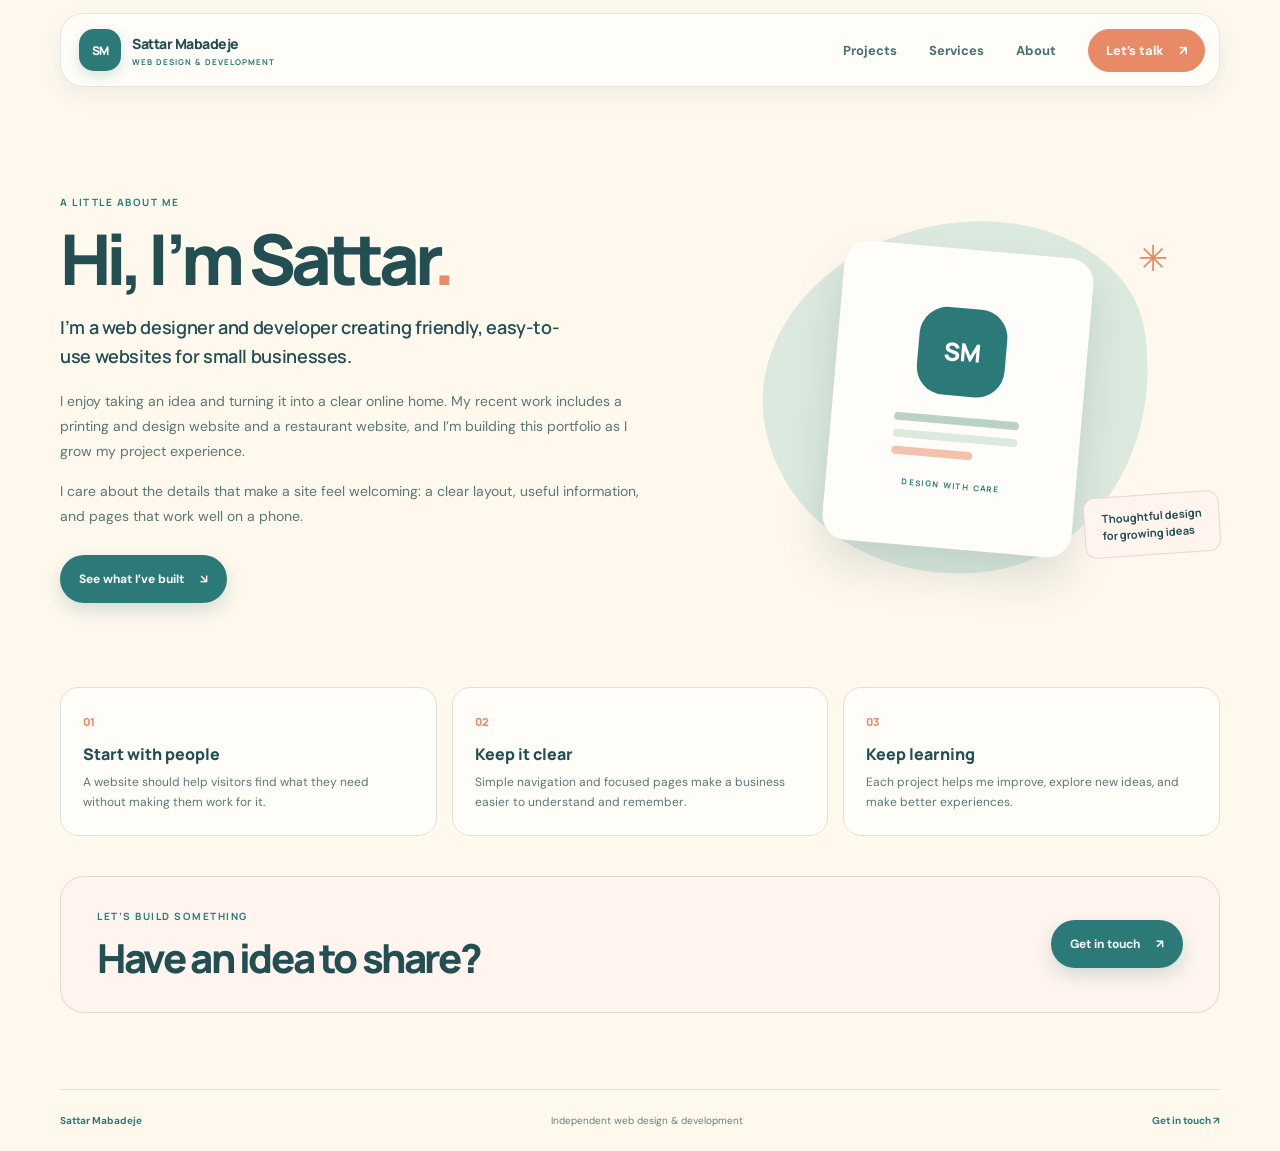
==== ABOUT.HTML @ c5e8b19d "Build web design portfolio site" ====
<!doctype html>
<html lang="en">
<head>
  <meta charset="UTF-8" /><meta name="viewport" content="width=device-width, initial-scale=1.0" /><meta name="theme-color" content="#fff8ed" />
  <meta name="description" content="Meet Sattar Mabadeje, an independent web designer and developer creating websites for small businesses." /><title>About | Sattar Mabadeje</title>
  <link rel="stylesheet" href="HOME.CSS" /><link rel="stylesheet" href="ABOUT.CSS" /><script src="HOME.JS" defer></script><script src="ABOUT.JS" defer></script>
</head>
<body><a class="skip-link" href="#main">Skip to content</a>
  <header class="site-header"><nav class="nav-shell" aria-label="Main navigation">
    <a class="brand" href="HOME.HTML" aria-label="Sattar Mabadeje home"><span class="brand-mark" aria-hidden="true">SM</span><span class="brand-copy"><strong>Sattar Mabadeje</strong><small>WEB DESIGN &amp; DEVELOPMENT</small></span></a>
    <button class="nav-toggle" type="button" aria-label="Open menu" aria-expanded="false" aria-controls="main-navigation"><span></span><span></span></button>
    <div class="nav-links" id="main-navigation"><a href="PROJECT.HTML">Projects</a><a href="SERVICE.HTML">Services</a><a href="ABOUT.HTML" aria-current="page">About</a><a class="nav-cta" href="CONTACT.HTML">Let’s talk <span aria-hidden="true">↗</span></a></div>
  </nav></header>
  <main id="main" class="page-shell inner-page">
    <section class="about-hero"><div class="about-copy"><p class="eyebrow">A LITTLE ABOUT ME</p><h1>Hi, I’m Sattar<span>.</span></h1><p class="about-lead">I’m a web designer and developer creating friendly, easy-to-use websites for small businesses.</p><p>I enjoy taking an idea and turning it into a clear online home. My recent work includes a printing and design website and a restaurant website, and I’m building this portfolio as I grow my project experience.</p><p>I care about the details that make a site feel welcoming: a clear layout, useful information, and pages that work well on a phone.</p><a class="button button-primary" href="PROJECT.HTML">See what I’ve built <span aria-hidden="true">↘</span></a></div><div class="about-art" aria-label="A colorful abstract design"><div class="art-blob"></div><div class="art-card"><span class="art-mark">SM</span><span class="art-lines"><i></i><i></i><i></i></span><span class="art-label">DESIGN WITH CARE</span></div><span class="art-sparkle" aria-hidden="true">✳</span><span class="art-caption">Thoughtful design<br />for growing ideas</span></div></section>
    <section class="values-grid" aria-label="My approach"><article><span>01</span><h2>Start with people</h2><p>A website should help visitors find what they need without making them work for it.</p></article><article><span>02</span><h2>Keep it clear</h2><p>Simple navigation and focused pages make a business easier to understand and remember.</p></article><article><span>03</span><h2>Keep learning</h2><p>Each project helps me improve, explore new ideas, and make better experiences.</p></article></section>
    <section class="page-cta"><div><p class="eyebrow">LET’S BUILD SOMETHING</p><h2>Have an idea to share?</h2></div><a class="button button-primary" href="CONTACT.HTML">Get in touch <span aria-hidden="true">↗</span></a></section>
  </main>
  <footer class="preview-footer page-shell"><a href="HOME.HTML">Sattar Mabadeje</a><span>Independent web design &amp; development</span><a href="CONTACT.HTML">Get in touch ↗</a></footer>
</body>
</html>
---- HOME.CSS ----
@import url("https://fonts.googleapis.com/css2?family=DM+Sans:wght@400;500;600;700&family=Manrope:wght@400;500;600;700;800&display=swap");

:root {
  --cream: #fff8ed;
  --paper: #fffdf8;
  --teal: #2b7a78;
  --deep-teal: #234e52;
  --coral: #e98a67;
  --coral-light: #f7d5c4;
  --sage: #dce9df;
  --sage-light: #eff5ee;
  --muted: #5a7777;
  --line: #d7e4dc;
  --sans: "DM Sans", Arial, sans-serif;
  --display: "Manrope", Arial, sans-serif;
}
* { box-sizing: border-box; }
html { scroll-behavior: smooth; }
body { margin: 0; background: var(--cream); color: var(--deep-teal); font-family: var(--sans); -webkit-font-smoothing: antialiased; }
a { color: inherit; text-decoration: none; }
button { color: inherit; font: inherit; }
img { display: block; max-width: 100%; }
.page-shell, .nav-shell { width: min(1160px, calc(100% - 48px)); margin-inline: auto; }
.skip-link { position: absolute; z-index: 20; top: -50px; left: 15px; padding: 10px 14px; border-radius: 8px; background: var(--deep-teal); color: white; }
.skip-link:focus { top: 12px; }
.site-header { position: sticky; z-index: 10; top: 0; padding-top: 13px; background: rgba(255,248,237,.9); backdrop-filter: blur(14px); }
.nav-shell { min-height: 74px; display: flex; align-items: center; justify-content: space-between; gap: 20px; padding: 0 14px 0 18px; border: 1px solid rgba(43,122,120,.15); border-radius: 23px; background: rgba(255,253,248,.92); box-shadow: 0 8px 25px rgba(35,78,82,.07); }
.brand { display: inline-flex; align-items: center; gap: 11px; }
.brand-mark { width: 42px; height: 42px; display: grid; place-items: center; border-radius: 15px; background: var(--teal); color: white; font: 800 12px var(--display); letter-spacing: -.05em; box-shadow: 0 5px 13px rgba(43,122,120,.2); }
.brand-copy { display: grid; gap: 3px; }
.brand-copy strong { color: var(--deep-teal); font: 800 14px var(--display); letter-spacing: -.035em; }
.brand-copy small { color: var(--teal); font: 700 8px var(--display); letter-spacing: .13em; }
.nav-links { display: flex; align-items: center; gap: 32px; color: #47706f; font-size: 13px; font-weight: 700; }
.nav-links > a:not(.nav-cta) { transition: color .2s ease; }
.nav-links > a:not(.nav-cta):hover { color: var(--coral); }
.nav-cta { display: inline-flex; align-items: center; gap: 15px; padding: 12px 17px; border: 1px solid var(--coral); border-radius: 99px; background: var(--coral); color: white; transition: transform .2s ease, background .2s ease; }
.nav-cta:hover { transform: translateY(-2px); background: #d77856; }
.nav-toggle { display: none; }

.hero { min-height: 650px; display: grid; grid-template-columns: 1.02fr .98fr; align-items: center; gap: 34px; padding-block: 43px 57px; }
.hero-copy { position: relative; z-index: 2; max-width: 620px; animation: rise-in .65s ease both; }
.hero-kicker { width: fit-content; display: flex; align-items: center; gap: 7px; margin: 0 0 21px; padding: 9px 13px; border: 1px solid #dce9df; border-radius: 99px; background: var(--sage-light); color: var(--teal); font: 700 9px/1.4 var(--display); letter-spacing: .09em; }
.hero-kicker i { color: var(--coral); font-style: normal; }
.availability-dot { width: 7px; height: 7px; flex: 0 0 7px; border-radius: 50%; background: #78a98a; box-shadow: 0 0 0 4px rgba(120,169,138,.15); }
.hero h1 { max-width: 620px; margin: 0; color: var(--deep-teal); font: 800 clamp(45px, 6vw, 73px)/1.01 var(--display); letter-spacing: -.08em; }
.hero h1 em { color: var(--coral); font: italic 600 1em/1.05 Georgia, serif; letter-spacing: -.065em; }
.hero-description { max-width: 445px; margin: 22px 0 0; color: var(--muted); font-size: 15px; line-height: 1.8; }
.hero-actions { display: flex; flex-wrap: wrap; align-items: center; gap: 13px; margin-top: 28px; }
.button { min-height: 48px; display: inline-flex; align-items: center; justify-content: center; gap: 16px; padding: 0 18px; border: 1px solid transparent; border-radius: 99px; font-size: 12px; font-weight: 700; transition: transform .2s ease, box-shadow .2s ease, background .2s ease; }
.button:hover { transform: translateY(-2px); }
.button-primary { background: var(--teal); color: white; box-shadow: 0 8px 18px rgba(43,122,120,.2); }
.button-primary:hover { background: #246967; box-shadow: 0 11px 22px rgba(43,122,120,.23); }
.button-secondary { border-color: #e9bba7; background: #fffdf8; color: var(--deep-teal); }
.button-secondary:hover { border-color: var(--coral); background: #fff4ee; }
.hero-points { display: flex; flex-wrap: wrap; gap: 17px; margin-top: 39px; color: #557474; font-size: 10px; font-weight: 600; }
.hero-points span { display: inline-flex; align-items: center; gap: 6px; }
.hero-points b { color: var(--coral); font-size: 13px; }

.hero-visual { min-height: 480px; position: relative; display: grid; place-items: center; isolation: isolate; animation: rise-in .8s .1s ease both; }
.shape { position: absolute; z-index: -1; border-radius: 50%; }
.shape-sage { width: 400px; height: 385px; background: var(--sage); transform: rotate(-12deg); border-radius: 47% 53% 62% 38% / 42% 40% 60% 58%; }
.shape-coral { width: 105px; height: 105px; top: 8%; right: 7%; background: var(--coral-light); }
.shape-blue { width: 48px; height: 48px; bottom: 7%; left: 5%; background: #d2e9eb; }
.orbit { position: absolute; z-index: -1; border: 1px solid rgba(43,122,120,.2); border-radius: 50%; }
.orbit-large { width: 430px; height: 430px; }
.orbit-small { width: 335px; height: 335px; border-style: dashed; }
.project-preview { position: absolute; width: 255px; margin: 0; overflow: hidden; border: 7px solid var(--paper); border-radius: 18px; background: white; box-shadow: 0 23px 48px rgba(35,78,82,.18); transition: transform .3s ease; }
.project-preview:hover { z-index: 3; }
.print-preview { height: 305px; top: 38px; left: 3%; transform: rotate(-7deg); animation: float-left 6s ease-in-out infinite; }
.print-preview:hover { transform: rotate(-2deg) translateY(-6px); }
.restaurant-preview { width: 286px; height: 350px; right: 1%; bottom: 12px; transform: rotate(5deg); animation: float-right 6s .4s ease-in-out infinite; }
.restaurant-preview:hover { transform: rotate(1deg) translateY(-6px); }
.project-preview > img { width: 100%; height: 100%; object-fit: cover; object-position: top; }
.project-preview figcaption { position: absolute; right: 8px; bottom: 8px; left: 8px; display: flex; align-items: center; gap: 8px; padding: 10px; border: 1px solid rgba(43,122,120,.1); border-radius: 10px; background: rgba(255,253,248,.97); color: var(--deep-teal); box-shadow: 0 4px 13px rgba(35,78,82,.08); }
.project-preview figcaption > span:last-child { display: grid; gap: 3px; }
.project-preview figcaption small { color: var(--teal); font: 700 7px var(--display); letter-spacing: .1em; }
.project-preview figcaption strong { font: 800 10px var(--display); }
.caption-dot { width: 8px; height: 8px; flex: 0 0 8px; border-radius: 50%; }
.print-dot { background: #25a4c6; }.restaurant-dot { background: #e5a843; }
.project-count { position: absolute; z-index: 2; top: 43%; left: -2%; width: 80px; height: 80px; display: grid; align-content: center; justify-items: center; border: 5px solid var(--cream); border-radius: 50%; background: var(--coral); color: white; box-shadow: 0 8px 18px rgba(233,138,103,.24); transform: rotate(-10deg); }
.project-count strong { font: 800 19px/1 var(--display); }
.project-count span { margin-top: 4px; font: 700 6px/1.25 var(--display); letter-spacing: .07em; text-align: center; }
.sparkle { position: absolute; color: var(--coral); }
.sparkle-one { top: 6%; right: 18%; font-size: 32px; }.sparkle-two { bottom: 9%; left: 19%; color: var(--teal); font-size: 22px; }
.preview-footer { min-height: 62px; display: flex; align-items: center; justify-content: space-between; gap: 12px; border-top: 1px solid var(--line); color: #66807f; font-size: 10px; }
.featured-work { padding-block: 42px 72px; }
.featured-heading { display: flex; align-items: end; justify-content: space-between; gap: 20px; margin-bottom: 22px; }
.featured-heading .eyebrow { margin-bottom: 9px; }
.featured-heading h2 { margin: 0; color: var(--deep-teal); font: 800 clamp(30px, 4vw, 43px)/1.05 var(--display); letter-spacing: -.06em; }
.featured-heading h2 span { color: var(--coral); }
.text-link, .featured-actions a { display: inline-flex; align-items: center; gap: 9px; color: var(--teal); font-size: 11px; font-weight: 700; }
.text-link:hover, .featured-actions a:hover { color: #c87050; }
.featured-grid { display: grid; grid-template-columns: repeat(2, minmax(0, 1fr)); gap: 20px; }
.featured-card { overflow: hidden; border: 1px solid var(--line); border-radius: 20px; background: var(--paper); box-shadow: 0 12px 28px rgba(35,78,82,.06); }
.featured-image { height: 265px; position: relative; display: block; overflow: hidden; background: var(--sage); }
.featured-image img { width: 100%; height: 100%; object-fit: cover; object-position: top; transition: transform .4s ease; }
.featured-image:hover img { transform: scale(1.035); }
.featured-arrow { position: absolute; top: 13px; right: 13px; width: 36px; height: 36px; display: grid; place-items: center; border-radius: 50%; background: var(--paper); color: var(--teal); }
.featured-meta { display: flex; align-items: center; justify-content: space-between; gap: 12px; padding: 18px 20px; }
.featured-actions { display: grid; justify-items: end; gap: 8px; }
.featured-meta .eyebrow { margin-bottom: 6px; font-size: 8px; }
.featured-meta h3 { margin: 0; color: var(--deep-teal); font: 800 16px var(--display); letter-spacing: -.03em; }

@keyframes rise-in { from { opacity: 0; transform: translateY(14px); } to { opacity: 1; transform: translateY(0); } }
@keyframes float-left { 0%,100% { margin-top: 0; } 50% { margin-top: -9px; } }
@keyframes float-right { 0%,100% { margin-bottom: 0; } 50% { margin-bottom: 9px; } }

@media (max-width: 900px) {
  .hero { min-height: 590px; grid-template-columns: 1fr .9fr; gap: 10px; }
  .hero-visual { transform: scale(.9); }
  .print-preview { width: 210px; height: 265px; }
  .restaurant-preview { width: 240px; height: 300px; }
  .shape-sage { width: 340px; height: 330px; }
  .orbit-large { width: 375px; height: 375px; }
  .orbit-small { width: 290px; height: 290px; }
}
@media (max-width: 680px) {
  .page-shell, .nav-shell { width: calc(100% - 32px); }
  .site-header { padding-top: 9px; }
  .nav-shell { min-height: 65px; padding-inline: 11px; border-radius: 19px; }
  .brand-mark { width: 38px; height: 38px; border-radius: 13px; }
  .brand-copy strong { font-size: 12px; }.brand-copy small { font-size: 7px; }
  .nav-toggle { width: 39px; height: 39px; display: grid; align-content: center; justify-items: center; gap: 5px; border: 1px solid var(--line); border-radius: 50%; background: var(--paper); cursor: pointer; }
  .nav-toggle span { width: 15px; height: 2px; border-radius: 2px; background: var(--teal); transition: transform .2s ease; }
  .nav-toggle[aria-expanded="true"] span:first-child { transform: translateY(3.5px) rotate(45deg); }.nav-toggle[aria-expanded="true"] span:last-child { transform: translateY(-3.5px) rotate(-45deg); }
  .nav-links { position: absolute; top: 64px; right: 16px; left: 16px; display: none; align-items: stretch; gap: 0; padding: 9px 15px 15px; border: 1px solid var(--line); border-radius: 15px; background: var(--paper); box-shadow: 0 12px 26px rgba(35,78,82,.1); }
  .nav-links.is-open { display: grid; }
  .nav-links > a:not(.nav-cta) { padding: 13px 4px; border-bottom: 1px solid var(--line); }
  .nav-cta { justify-content: space-between; margin-top: 12px; }
  .hero { min-height: 0; grid-template-columns: 1fr; gap: 4px; padding-block: 51px 24px; }
  .hero-kicker { max-width: 100%; gap: 5px; margin-bottom: 18px; padding: 8px 10px; font-size: 7px; letter-spacing: .07em; }
  .hero h1 { max-width: 530px; font-size: clamp(44px, 12vw, 64px); }
  .hero-description { max-width: 445px; margin-top: 17px; font-size: 13px; }
  .hero-actions { gap: 10px; margin-top: 22px; }.button { min-height: 44px; gap: 11px; padding-inline: 14px; font-size: 11px; }
  .hero-points { gap: 9px 14px; margin-top: 25px; font-size: 9px; }
  .hero-visual { min-height: 340px; width: 100%; margin: 4px auto -14px; transform: scale(.91); transform-origin: top center; }
  .shape-sage { width: 300px; height: 290px; }.shape-coral { width: 75px; height: 75px; }
  .orbit-large { width: 330px; height: 330px; }.orbit-small { width: 260px; height: 260px; }
  .print-preview { width: 185px; height: 225px; top: 28px; left: 1%; }
  .restaurant-preview { width: 215px; height: 266px; right: 0; bottom: 5px; }
  .project-preview figcaption { gap: 6px; padding: 7px; }.project-preview figcaption small { font-size: 6px; }.project-preview figcaption strong { font-size: 8px; }
  .project-count { width: 65px; height: 65px; left: 0; top: 39%; border-width: 4px; }.project-count strong { font-size: 16px; }
  .sparkle-one { right: 9%; }.sparkle-two { left: 13%; }
  .preview-footer { min-height: 54px; font-size: 9px; }
  .featured-work { padding-block: 30px 48px; }
  .featured-heading { align-items: flex-start; flex-direction: column; gap: 13px; }
  .featured-grid { grid-template-columns: 1fr; gap: 14px; }
  .featured-image { height: 220px; }
  .featured-meta { padding: 15px; }
  .featured-actions a { font-size: 10px; }
}
@media (prefers-reduced-motion: reduce) {
  *, *::before, *::after { scroll-behavior: auto !important; animation-duration: .01ms !important; animation-iteration-count: 1 !important; transition-duration: .01ms !important; }
}
---- ABOUT.CSS ----
.inner-page{padding-block:72px 76px}.about-hero{min-height:480px;display:grid;grid-template-columns:1.05fr .95fr;align-items:center;gap:55px}.eyebrow{margin:0 0 13px;color:var(--teal);font:700 10px var(--display);letter-spacing:.15em}.about-copy h1{margin:0;color:var(--deep-teal);font:800 clamp(46px,6vw,70px)/1.05 var(--display);letter-spacing:-.07em}.about-copy h1 span{color:var(--coral)}.about-copy p:not(.eyebrow){color:var(--muted);font-size:14px;line-height:1.8}.about-copy .about-lead{max-width:500px;color:var(--deep-teal)!important;font:600 18px/1.6 var(--display)!important;letter-spacing:-.02em}.about-copy .button{margin-top:12px}.about-art{min-height:400px;position:relative;display:grid;place-items:center;isolation:isolate}.art-blob{position:absolute;z-index:-1;width:min(390px,90%);height:350px;border-radius:53% 47% 48% 52% / 48% 39% 61% 52%;background:var(--sage);transform:rotate(-9deg)}.about-art:before{position:absolute;z-index:-2;content:"";width:340px;height:340px;border:1px solid rgba(43,122,120,.2);border-radius:50%}.art-card{width:250px;height:300px;display:flex;flex-direction:column;align-items:center;justify-content:center;gap:21px;border:8px solid var(--paper);border-radius:25px;background:#fffdf9;box-shadow:0 24px 45px rgba(35,78,82,.15);transform:rotate(5deg)}.art-mark{width:88px;height:88px;display:grid;place-items:center;border-radius:28px;background:var(--teal);color:white;font:800 25px var(--display);letter-spacing:-.06em}.art-lines{width:125px;display:grid;gap:9px}.art-lines i{height:8px;border-radius:9px;background:#dce9df}.art-lines i:first-child{width:100%;background:#b9d2c4}.art-lines i:last-child{width:65%;background:#f2c2ac}.art-label{color:var(--teal);font:700 8px var(--display);letter-spacing:.17em}.art-sparkle{position:absolute;top:9%;right:10%;color:var(--coral);font-size:36px}.art-caption{position:absolute;right:0;bottom:11%;padding:13px 17px;border:1px solid #edd5c8;border-radius:12px;background:#fff4ee;color:var(--deep-teal);font:700 11px/1.5 var(--display);transform:rotate(-4deg)}.values-grid{display:grid;grid-template-columns:repeat(3,1fr);gap:15px;margin-top:48px}.values-grid article{padding:22px;border:1px solid var(--line);border-radius:18px;background:var(--paper)}.values-grid article>span{color:var(--coral);font:800 11px var(--display)}.values-grid h2{margin:12px 0 7px;color:var(--deep-teal);font:800 16px var(--display)}.values-grid p{margin:0;color:var(--muted);font-size:12px;line-height:1.7}.page-cta{display:flex;align-items:center;justify-content:space-between;gap:24px;margin-top:40px;padding:32px 36px;border:1px solid #edd5c8;border-radius:24px;background:#fff4ee}.page-cta h2{margin:0;color:var(--deep-teal);font:800 clamp(28px,4vw,40px)/1.1 var(--display);letter-spacing:-.06em}.preview-footer a{font-weight:700;color:var(--teal)}@media(max-width:750px){.inner-page{padding-block:48px}.about-hero{grid-template-columns:1fr;gap:8px}.about-copy .about-lead{font-size:16px!important}.about-art{min-height:340px}.art-blob{height:290px}.about-art:before{width:280px;height:280px}.art-card{width:215px;height:255px}.values-grid{grid-template-columns:1fr;margin-top:25px}.page-cta{align-items:flex-start;flex-direction:column;padding:25px}.preview-footer{flex-wrap:wrap}}
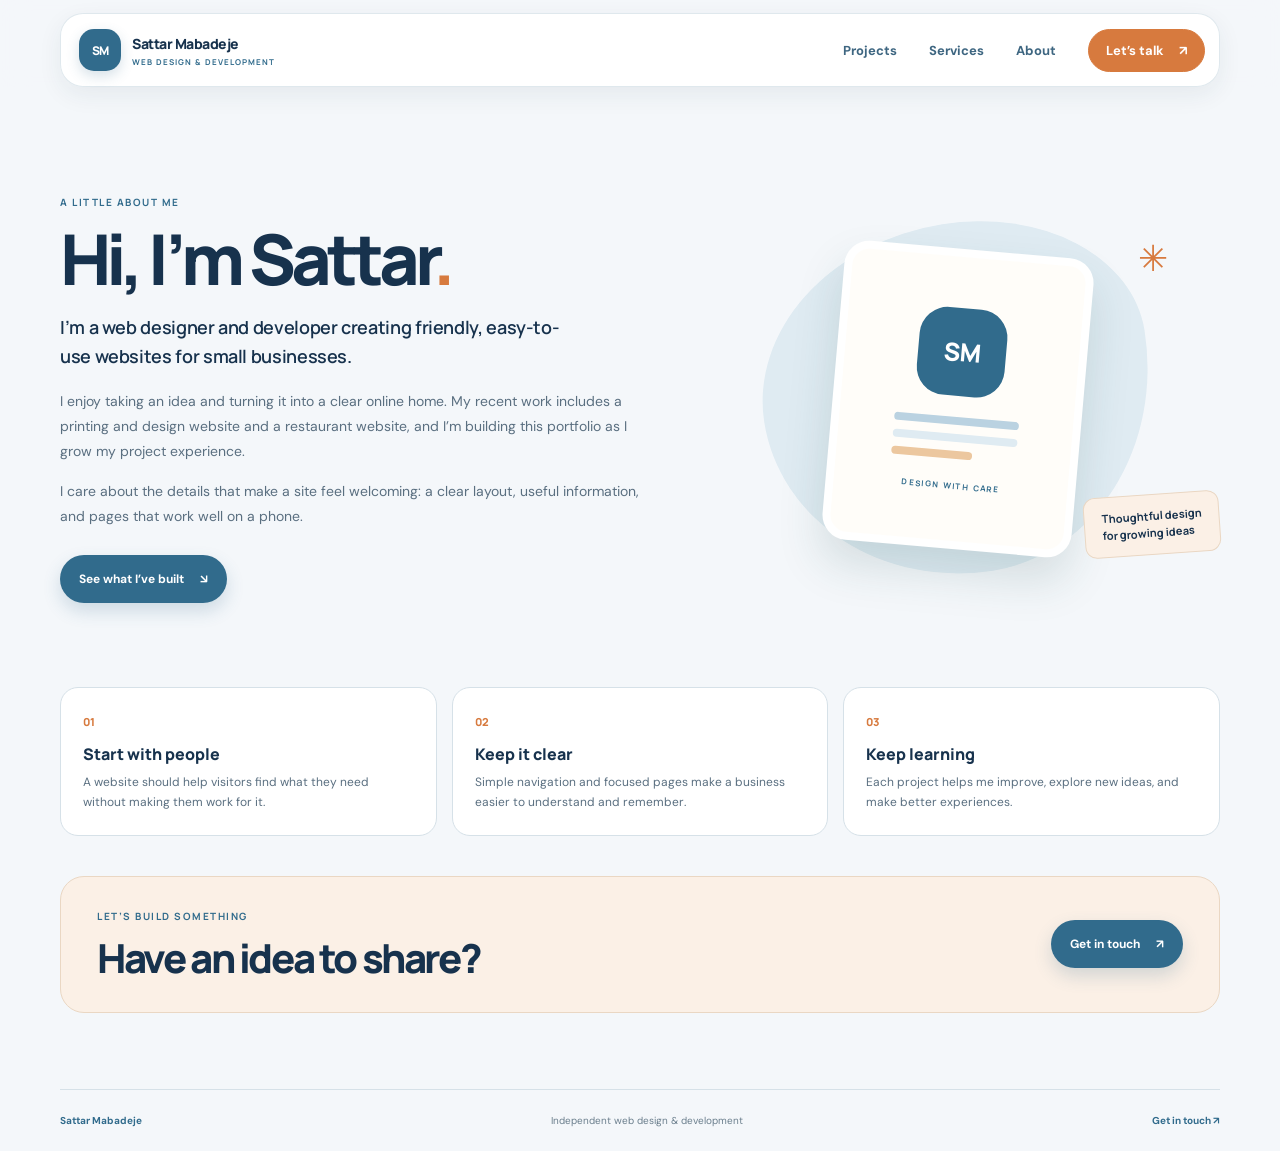
==== commit bd4937d6: "Polish portfolio colors and contact page" ====
--- a/ABOUT.HTML
+++ b/ABOUT.HTML
@@ -1,23 +1,125 @@
 <!doctype html>
 <html lang="en">
-<head>
-  <meta charset="UTF-8" /><meta name="viewport" content="width=device-width, initial-scale=1.0" /><meta name="theme-color" content="#fff8ed" />
-  <meta name="description" content="Meet Sattar Mabadeje, an independent web designer and developer creating websites for small businesses." /><title>About | Sattar Mabadeje</title>
-  <link rel="stylesheet" href="HOME.CSS" /><link rel="stylesheet" href="ABOUT.CSS" /><script src="HOME.JS" defer></script><script src="ABOUT.JS" defer></script>
-</head>
-<body><a class="skip-link" href="#main">Skip to content</a>
-  <header class="site-header"><nav class="nav-shell" aria-label="Main navigation">
-    <a class="brand" href="HOME.HTML" aria-label="Sattar Mabadeje home"><span class="brand-mark" aria-hidden="true">SM</span><span class="brand-copy"><strong>Sattar Mabadeje</strong><small>WEB DESIGN &amp; DEVELOPMENT</small></span></a>
-    <button class="nav-toggle" type="button" aria-label="Open menu" aria-expanded="false" aria-controls="main-navigation"><span></span><span></span></button>
-    <div class="nav-links" id="main-navigation"><a href="PROJECT.HTML">Projects</a><a href="SERVICE.HTML">Services</a><a href="ABOUT.HTML" aria-current="page">About</a><a class="nav-cta" href="CONTACT.HTML">Let’s talk <span aria-hidden="true">↗</span></a></div>
-  </nav></header>
-  <main id="main" class="page-shell inner-page">
-    <section class="about-hero"><div class="about-copy"><p class="eyebrow">A LITTLE ABOUT ME</p><h1>Hi, I’m Sattar<span>.</span></h1><p class="about-lead">I’m a web designer and developer creating friendly, easy-to-use websites for small businesses.</p><p>I enjoy taking an idea and turning it into a clear online home. My recent work includes a printing and design website and a restaurant website, and I’m building this portfolio as I grow my project experience.</p><p>I care about the details that make a site feel welcoming: a clear layout, useful information, and pages that work well on a phone.</p><a class="button button-primary" href="PROJECT.HTML">See what I’ve built <span aria-hidden="true">↘</span></a></div><div class="about-art" aria-label="A colorful abstract design"><div class="art-blob"></div><div class="art-card"><span class="art-mark">SM</span><span class="art-lines"><i></i><i></i><i></i></span><span class="art-label">DESIGN WITH CARE</span></div><span class="art-sparkle" aria-hidden="true">✳</span><span class="art-caption">Thoughtful design<br />for growing ideas</span></div></section>
-    <section class="values-grid" aria-label="My approach"><article><span>01</span><h2>Start with people</h2><p>A website should help visitors find what they need without making them work for it.</p></article><article><span>02</span><h2>Keep it clear</h2><p>Simple navigation and focused pages make a business easier to understand and remember.</p></article><article><span>03</span><h2>Keep learning</h2><p>Each project helps me improve, explore new ideas, and make better experiences.</p></article></section>
-    <section class="page-cta"><div><p class="eyebrow">LET’S BUILD SOMETHING</p><h2>Have an idea to share?</h2></div><a class="button button-primary" href="CONTACT.HTML">Get in touch <span aria-hidden="true">↗</span></a></section>
-  </main>
-  <footer class="preview-footer page-shell"><a href="HOME.HTML">Sattar Mabadeje</a><span>Independent web design &amp; development</span><a href="CONTACT.HTML">Get in touch ↗</a></footer>
-</body>
+  <head>
+    <meta charset="UTF-8" />
+    <meta name="viewport" content="width=device-width, initial-scale=1.0" />
+    <meta name="theme-color" content="#F4F7FA" />
+    <meta
+      name="description"
+      content="Meet Sattar Mabadeje, an independent web designer and developer creating websites for small businesses."
+    />
+    <title>About | Sattar Mabadeje</title>
+    <link rel="stylesheet" href="HOME.CSS" />
+    <link rel="stylesheet" href="ABOUT.CSS" />
+    <script src="HOME.JS" defer></script>
+    <script src="ABOUT.JS" defer></script>
+  </head>
+  <body>
+    <a class="skip-link" href="#main">Skip to content</a>
+    <header class="site-header">
+      <nav class="nav-shell" aria-label="Main navigation">
+        <a class="brand" href="HOME.HTML" aria-label="Sattar Mabadeje home"
+          ><span class="brand-mark" aria-hidden="true">SM</span
+          ><span class="brand-copy"
+            ><strong>Sattar Mabadeje</strong
+            ><small>WEB DESIGN &amp; DEVELOPMENT</small></span
+          ></a
+        >
+        <button
+          class="nav-toggle"
+          type="button"
+          aria-label="Open menu"
+          aria-expanded="false"
+          aria-controls="main-navigation"
+        >
+          <span></span><span></span>
+        </button>
+        <div class="nav-links" id="main-navigation">
+          <a href="PROJECT.HTML">Projects</a><a href="SERVICE.HTML">Services</a
+          ><a href="ABOUT.HTML" aria-current="page">About</a
+          ><a class="nav-cta" href="CONTACT.HTML"
+            >Let’s talk <span aria-hidden="true">↗</span></a
+          >
+        </div>
+      </nav>
+    </header>
+    <main id="main" class="page-shell inner-page">
+      <section class="about-hero">
+        <div class="about-copy">
+          <p class="eyebrow">A LITTLE ABOUT ME</p>
+          <h1>Hi, I’m Sattar<span>.</span></h1>
+          <p class="about-lead">
+            I’m a web designer and developer creating friendly, easy-to-use
+            websites for small businesses.
+          </p>
+          <p>
+            I enjoy taking an idea and turning it into a clear online home. My
+            recent work includes a printing and design website and a restaurant
+            website, and I’m building this portfolio as I grow my project
+            experience.
+          </p>
+          <p>
+            I care about the details that make a site feel welcoming: a clear
+            layout, useful information, and pages that work well on a phone.
+          </p>
+          <a class="button button-primary" href="PROJECT.HTML"
+            >See what I’ve built <span aria-hidden="true">↘</span></a
+          >
+        </div>
+        <div class="about-art" aria-label="A colorful abstract design">
+          <div class="art-blob"></div>
+          <div class="art-card">
+            <span class="art-mark">SM</span
+            ><span class="art-lines"><i></i><i></i><i></i></span
+            ><span class="art-label">DESIGN WITH CARE</span>
+          </div>
+          <span class="art-sparkle" aria-hidden="true">✳</span
+          ><span class="art-caption"
+            >Thoughtful design<br />for growing ideas</span
+          >
+        </div>
+      </section>
+      <section class="values-grid" aria-label="My approach">
+        <article>
+          <span>01</span>
+          <h2>Start with people</h2>
+          <p>
+            A website should help visitors find what they need without making
+            them work for it.
+          </p>
+        </article>
+        <article>
+          <span>02</span>
+          <h2>Keep it clear</h2>
+          <p>
+            Simple navigation and focused pages make a business easier to
+            understand and remember.
+          </p>
+        </article>
+        <article>
+          <span>03</span>
+          <h2>Keep learning</h2>
+          <p>
+            Each project helps me improve, explore new ideas, and make better
+            experiences.
+          </p>
+        </article>
+      </section>
+      <section class="page-cta">
+        <div>
+          <p class="eyebrow">LET’S BUILD SOMETHING</p>
+          <h2>Have an idea to share?</h2>
+        </div>
+        <a class="button button-primary" href="CONTACT.HTML"
+          >Get in touch <span aria-hidden="true">↗</span></a
+        >
+      </section>
+    </main>
+    <footer class="preview-footer page-shell">
+      <a href="HOME.HTML">Sattar Mabadeje</a
+      ><span>Independent web design &amp; development</span
+      ><a href="CONTACT.HTML">Get in touch ↗</a>
+    </footer>
+  </body>
 </html>
 
-
--- a/HOME.CSS
+++ b/HOME.CSS
@@ -1,16 +1,16 @@
 @import url("https://fonts.googleapis.com/css2?family=DM+Sans:wght@400;500;600;700&family=Manrope:wght@400;500;600;700;800&display=swap");
 
 :root {
-  --cream: #fff8ed;
-  --paper: #fffdf8;
-  --teal: #2b7a78;
-  --deep-teal: #234e52;
-  --coral: #e98a67;
-  --coral-light: #f7d5c4;
-  --sage: #dce9df;
-  --sage-light: #eff5ee;
-  --muted: #5a7777;
-  --line: #d7e4dc;
+  --cream: #F4F7FA;
+  --paper: #FFFFFF;
+  --teal: #316B8C;
+  --deep-teal: #17324D;
+  --coral: #D77A3E;
+  --coral-light: #F5DEC9;
+  --sage: #DFEBF2;
+  --sage-light: #EEF4F8;
+  --muted: #5A6F80;
+  --line: #D6E1E8;
   --sans: "DM Sans", Arial, sans-serif;
   --display: "Manrope", Arial, sans-serif;
 }
@@ -23,23 +23,23 @@
 .page-shell, .nav-shell { width: min(1160px, calc(100% - 48px)); margin-inline: auto; }
 .skip-link { position: absolute; z-index: 20; top: -50px; left: 15px; padding: 10px 14px; border-radius: 8px; background: var(--deep-teal); color: white; }
 .skip-link:focus { top: 12px; }
-.site-header { position: sticky; z-index: 10; top: 0; padding-top: 13px; background: rgba(255,248,237,.9); backdrop-filter: blur(14px); }
-.nav-shell { min-height: 74px; display: flex; align-items: center; justify-content: space-between; gap: 20px; padding: 0 14px 0 18px; border: 1px solid rgba(43,122,120,.15); border-radius: 23px; background: rgba(255,253,248,.92); box-shadow: 0 8px 25px rgba(35,78,82,.07); }
+.site-header { position: sticky; z-index: 10; top: 0; padding-top: 13px; background: rgba(244,247,250,.9); backdrop-filter: blur(14px); }
+.nav-shell { min-height: 74px; display: flex; align-items: center; justify-content: space-between; gap: 20px; padding: 0 14px 0 18px; border: 1px solid rgba(49,107,140,.15); border-radius: 23px; background: rgba(255,255,255,.92); box-shadow: 0 8px 25px rgba(23,50,77,.07); }
 .brand { display: inline-flex; align-items: center; gap: 11px; }
-.brand-mark { width: 42px; height: 42px; display: grid; place-items: center; border-radius: 15px; background: var(--teal); color: white; font: 800 12px var(--display); letter-spacing: -.05em; box-shadow: 0 5px 13px rgba(43,122,120,.2); }
+.brand-mark { width: 42px; height: 42px; display: grid; place-items: center; border-radius: 15px; background: var(--teal); color: white; font: 800 12px var(--display); letter-spacing: -.05em; box-shadow: 0 5px 13px rgba(49,107,140,.2); }
 .brand-copy { display: grid; gap: 3px; }
 .brand-copy strong { color: var(--deep-teal); font: 800 14px var(--display); letter-spacing: -.035em; }
 .brand-copy small { color: var(--teal); font: 700 8px var(--display); letter-spacing: .13em; }
-.nav-links { display: flex; align-items: center; gap: 32px; color: #47706f; font-size: 13px; font-weight: 700; }
+.nav-links { display: flex; align-items: center; gap: 32px; color: #3E6681; font-size: 13px; font-weight: 700; }
 .nav-links > a:not(.nav-cta) { transition: color .2s ease; }
 .nav-links > a:not(.nav-cta):hover { color: var(--coral); }
 .nav-cta { display: inline-flex; align-items: center; gap: 15px; padding: 12px 17px; border: 1px solid var(--coral); border-radius: 99px; background: var(--coral); color: white; transition: transform .2s ease, background .2s ease; }
-.nav-cta:hover { transform: translateY(-2px); background: #d77856; }
+.nav-cta:hover { transform: translateY(-2px); background: #BD6931; }
 .nav-toggle { display: none; }
 
 .hero { min-height: 650px; display: grid; grid-template-columns: 1.02fr .98fr; align-items: center; gap: 34px; padding-block: 43px 57px; }
 .hero-copy { position: relative; z-index: 2; max-width: 620px; animation: rise-in .65s ease both; }
-.hero-kicker { width: fit-content; display: flex; align-items: center; gap: 7px; margin: 0 0 21px; padding: 9px 13px; border: 1px solid #dce9df; border-radius: 99px; background: var(--sage-light); color: var(--teal); font: 700 9px/1.4 var(--display); letter-spacing: .09em; }
+.hero-kicker { width: fit-content; display: flex; align-items: center; gap: 7px; margin: 0 0 21px; padding: 9px 13px; border: 1px solid #DFEBF2; border-radius: 99px; background: var(--sage-light); color: var(--teal); font: 700 9px/1.4 var(--display); letter-spacing: .09em; }
 .hero-kicker i { color: var(--coral); font-style: normal; }
 .availability-dot { width: 7px; height: 7px; flex: 0 0 7px; border-radius: 50%; background: #78a98a; box-shadow: 0 0 0 4px rgba(120,169,138,.15); }
 .hero h1 { max-width: 620px; margin: 0; color: var(--deep-teal); font: 800 clamp(45px, 6vw, 73px)/1.01 var(--display); letter-spacing: -.08em; }
@@ -48,11 +48,11 @@
 .hero-actions { display: flex; flex-wrap: wrap; align-items: center; gap: 13px; margin-top: 28px; }
 .button { min-height: 48px; display: inline-flex; align-items: center; justify-content: center; gap: 16px; padding: 0 18px; border: 1px solid transparent; border-radius: 99px; font-size: 12px; font-weight: 700; transition: transform .2s ease, box-shadow .2s ease, background .2s ease; }
 .button:hover { transform: translateY(-2px); }
-.button-primary { background: var(--teal); color: white; box-shadow: 0 8px 18px rgba(43,122,120,.2); }
-.button-primary:hover { background: #246967; box-shadow: 0 11px 22px rgba(43,122,120,.23); }
-.button-secondary { border-color: #e9bba7; background: #fffdf8; color: var(--deep-teal); }
-.button-secondary:hover { border-color: var(--coral); background: #fff4ee; }
-.hero-points { display: flex; flex-wrap: wrap; gap: 17px; margin-top: 39px; color: #557474; font-size: 10px; font-weight: 600; }
+.button-primary { background: var(--teal); color: white; box-shadow: 0 8px 18px rgba(49,107,140,.2); }
+.button-primary:hover { background: #285D7C; box-shadow: 0 11px 22px rgba(49,107,140,.23); }
+.button-secondary { border-color: #E4B789; background: #FFFFFF; color: var(--deep-teal); }
+.button-secondary:hover { border-color: var(--coral); background: #FBF0E6; }
+.hero-points { display: flex; flex-wrap: wrap; gap: 17px; margin-top: 39px; color: #536A79; font-size: 10px; font-weight: 600; }
 .hero-points span { display: inline-flex; align-items: center; gap: 6px; }
 .hero-points b { color: var(--coral); font-size: 13px; }
 
@@ -61,37 +61,37 @@
 .shape-sage { width: 400px; height: 385px; background: var(--sage); transform: rotate(-12deg); border-radius: 47% 53% 62% 38% / 42% 40% 60% 58%; }
 .shape-coral { width: 105px; height: 105px; top: 8%; right: 7%; background: var(--coral-light); }
 .shape-blue { width: 48px; height: 48px; bottom: 7%; left: 5%; background: #d2e9eb; }
-.orbit { position: absolute; z-index: -1; border: 1px solid rgba(43,122,120,.2); border-radius: 50%; }
+.orbit { position: absolute; z-index: -1; border: 1px solid rgba(49,107,140,.2); border-radius: 50%; }
 .orbit-large { width: 430px; height: 430px; }
 .orbit-small { width: 335px; height: 335px; border-style: dashed; }
-.project-preview { position: absolute; width: 255px; margin: 0; overflow: hidden; border: 7px solid var(--paper); border-radius: 18px; background: white; box-shadow: 0 23px 48px rgba(35,78,82,.18); transition: transform .3s ease; }
+.project-preview { position: absolute; width: 255px; margin: 0; overflow: hidden; border: 7px solid var(--paper); border-radius: 18px; background: white; box-shadow: 0 23px 48px rgba(23,50,77,.18); transition: transform .3s ease; }
 .project-preview:hover { z-index: 3; }
 .print-preview { height: 305px; top: 38px; left: 3%; transform: rotate(-7deg); animation: float-left 6s ease-in-out infinite; }
 .print-preview:hover { transform: rotate(-2deg) translateY(-6px); }
 .restaurant-preview { width: 286px; height: 350px; right: 1%; bottom: 12px; transform: rotate(5deg); animation: float-right 6s .4s ease-in-out infinite; }
 .restaurant-preview:hover { transform: rotate(1deg) translateY(-6px); }
 .project-preview > img { width: 100%; height: 100%; object-fit: cover; object-position: top; }
-.project-preview figcaption { position: absolute; right: 8px; bottom: 8px; left: 8px; display: flex; align-items: center; gap: 8px; padding: 10px; border: 1px solid rgba(43,122,120,.1); border-radius: 10px; background: rgba(255,253,248,.97); color: var(--deep-teal); box-shadow: 0 4px 13px rgba(35,78,82,.08); }
+.project-preview figcaption { position: absolute; right: 8px; bottom: 8px; left: 8px; display: flex; align-items: center; gap: 8px; padding: 10px; border: 1px solid rgba(49,107,140,.1); border-radius: 10px; background: rgba(255,255,255,.97); color: var(--deep-teal); box-shadow: 0 4px 13px rgba(23,50,77,.08); }
 .project-preview figcaption > span:last-child { display: grid; gap: 3px; }
 .project-preview figcaption small { color: var(--teal); font: 700 7px var(--display); letter-spacing: .1em; }
 .project-preview figcaption strong { font: 800 10px var(--display); }
 .caption-dot { width: 8px; height: 8px; flex: 0 0 8px; border-radius: 50%; }
 .print-dot { background: #25a4c6; }.restaurant-dot { background: #e5a843; }
-.project-count { position: absolute; z-index: 2; top: 43%; left: -2%; width: 80px; height: 80px; display: grid; align-content: center; justify-items: center; border: 5px solid var(--cream); border-radius: 50%; background: var(--coral); color: white; box-shadow: 0 8px 18px rgba(233,138,103,.24); transform: rotate(-10deg); }
+.project-count { position: absolute; z-index: 2; top: 43%; left: -2%; width: 80px; height: 80px; display: grid; align-content: center; justify-items: center; border: 5px solid var(--cream); border-radius: 50%; background: var(--coral); color: white; box-shadow: 0 8px 18px rgba(215,122,62,.24); transform: rotate(-10deg); }
 .project-count strong { font: 800 19px/1 var(--display); }
 .project-count span { margin-top: 4px; font: 700 6px/1.25 var(--display); letter-spacing: .07em; text-align: center; }
 .sparkle { position: absolute; color: var(--coral); }
 .sparkle-one { top: 6%; right: 18%; font-size: 32px; }.sparkle-two { bottom: 9%; left: 19%; color: var(--teal); font-size: 22px; }
-.preview-footer { min-height: 62px; display: flex; align-items: center; justify-content: space-between; gap: 12px; border-top: 1px solid var(--line); color: #66807f; font-size: 10px; }
+.preview-footer { min-height: 62px; display: flex; align-items: center; justify-content: space-between; gap: 12px; border-top: 1px solid var(--line); color: #6A7E8C; font-size: 10px; }
 .featured-work { padding-block: 42px 72px; }
 .featured-heading { display: flex; align-items: end; justify-content: space-between; gap: 20px; margin-bottom: 22px; }
 .featured-heading .eyebrow { margin-bottom: 9px; }
 .featured-heading h2 { margin: 0; color: var(--deep-teal); font: 800 clamp(30px, 4vw, 43px)/1.05 var(--display); letter-spacing: -.06em; }
 .featured-heading h2 span { color: var(--coral); }
 .text-link, .featured-actions a { display: inline-flex; align-items: center; gap: 9px; color: var(--teal); font-size: 11px; font-weight: 700; }
-.text-link:hover, .featured-actions a:hover { color: #c87050; }
+.text-link:hover, .featured-actions a:hover { color: #B75E29; }
 .featured-grid { display: grid; grid-template-columns: repeat(2, minmax(0, 1fr)); gap: 20px; }
-.featured-card { overflow: hidden; border: 1px solid var(--line); border-radius: 20px; background: var(--paper); box-shadow: 0 12px 28px rgba(35,78,82,.06); }
+.featured-card { overflow: hidden; border: 1px solid var(--line); border-radius: 20px; background: var(--paper); box-shadow: 0 12px 28px rgba(23,50,77,.06); }
 .featured-image { height: 265px; position: relative; display: block; overflow: hidden; background: var(--sage); }
 .featured-image img { width: 100%; height: 100%; object-fit: cover; object-position: top; transition: transform .4s ease; }
 .featured-image:hover img { transform: scale(1.035); }
@@ -123,7 +123,7 @@
   .nav-toggle { width: 39px; height: 39px; display: grid; align-content: center; justify-items: center; gap: 5px; border: 1px solid var(--line); border-radius: 50%; background: var(--paper); cursor: pointer; }
   .nav-toggle span { width: 15px; height: 2px; border-radius: 2px; background: var(--teal); transition: transform .2s ease; }
   .nav-toggle[aria-expanded="true"] span:first-child { transform: translateY(3.5px) rotate(45deg); }.nav-toggle[aria-expanded="true"] span:last-child { transform: translateY(-3.5px) rotate(-45deg); }
-  .nav-links { position: absolute; top: 64px; right: 16px; left: 16px; display: none; align-items: stretch; gap: 0; padding: 9px 15px 15px; border: 1px solid var(--line); border-radius: 15px; background: var(--paper); box-shadow: 0 12px 26px rgba(35,78,82,.1); }
+  .nav-links { position: absolute; top: 64px; right: 16px; left: 16px; display: none; align-items: stretch; gap: 0; padding: 9px 15px 15px; border: 1px solid var(--line); border-radius: 15px; background: var(--paper); box-shadow: 0 12px 26px rgba(23,50,77,.1); }
   .nav-links.is-open { display: grid; }
   .nav-links > a:not(.nav-cta) { padding: 13px 4px; border-bottom: 1px solid var(--line); }
   .nav-cta { justify-content: space-between; margin-top: 12px; }
@@ -152,3 +152,5 @@
 @media (prefers-reduced-motion: reduce) {
   *, *::before, *::after { scroll-behavior: auto !important; animation-duration: .01ms !important; animation-iteration-count: 1 !important; transition-duration: .01ms !important; }
 }
+
+@media (min-width:681px) and (max-width:1020px){.hero{min-height:0;grid-template-columns:1fr;gap:0;padding-block:52px 24px}.hero-copy{max-width:760px}.hero-visual{min-height:465px;width:min(100%,580px);margin:18px auto 0;transform:none}}
--- a/ABOUT.CSS
+++ b/ABOUT.CSS
@@ -1 +1,217 @@
-.inner-page{padding-block:72px 76px}.about-hero{min-height:480px;display:grid;grid-template-columns:1.05fr .95fr;align-items:center;gap:55px}.eyebrow{margin:0 0 13px;color:var(--teal);font:700 10px var(--display);letter-spacing:.15em}.about-copy h1{margin:0;color:var(--deep-teal);font:800 clamp(46px,6vw,70px)/1.05 var(--display);letter-spacing:-.07em}.about-copy h1 span{color:var(--coral)}.about-copy p:not(.eyebrow){color:var(--muted);font-size:14px;line-height:1.8}.about-copy .about-lead{max-width:500px;color:var(--deep-teal)!important;font:600 18px/1.6 var(--display)!important;letter-spacing:-.02em}.about-copy .button{margin-top:12px}.about-art{min-height:400px;position:relative;display:grid;place-items:center;isolation:isolate}.art-blob{position:absolute;z-index:-1;width:min(390px,90%);height:350px;border-radius:53% 47% 48% 52% / 48% 39% 61% 52%;background:var(--sage);transform:rotate(-9deg)}.about-art:before{position:absolute;z-index:-2;content:"";width:340px;height:340px;border:1px solid rgba(43,122,120,.2);border-radius:50%}.art-card{width:250px;height:300px;display:flex;flex-direction:column;align-items:center;justify-content:center;gap:21px;border:8px solid var(--paper);border-radius:25px;background:#fffdf9;box-shadow:0 24px 45px rgba(35,78,82,.15);transform:rotate(5deg)}.art-mark{width:88px;height:88px;display:grid;place-items:center;border-radius:28px;background:var(--teal);color:white;font:800 25px var(--display);letter-spacing:-.06em}.art-lines{width:125px;display:grid;gap:9px}.art-lines i{height:8px;border-radius:9px;background:#dce9df}.art-lines i:first-child{width:100%;background:#b9d2c4}.art-lines i:last-child{width:65%;background:#f2c2ac}.art-label{color:var(--teal);font:700 8px var(--display);letter-spacing:.17em}.art-sparkle{position:absolute;top:9%;right:10%;color:var(--coral);font-size:36px}.art-caption{position:absolute;right:0;bottom:11%;padding:13px 17px;border:1px solid #edd5c8;border-radius:12px;background:#fff4ee;color:var(--deep-teal);font:700 11px/1.5 var(--display);transform:rotate(-4deg)}.values-grid{display:grid;grid-template-columns:repeat(3,1fr);gap:15px;margin-top:48px}.values-grid article{padding:22px;border:1px solid var(--line);border-radius:18px;background:var(--paper)}.values-grid article>span{color:var(--coral);font:800 11px var(--display)}.values-grid h2{margin:12px 0 7px;color:var(--deep-teal);font:800 16px var(--display)}.values-grid p{margin:0;color:var(--muted);font-size:12px;line-height:1.7}.page-cta{display:flex;align-items:center;justify-content:space-between;gap:24px;margin-top:40px;padding:32px 36px;border:1px solid #edd5c8;border-radius:24px;background:#fff4ee}.page-cta h2{margin:0;color:var(--deep-teal);font:800 clamp(28px,4vw,40px)/1.1 var(--display);letter-spacing:-.06em}.preview-footer a{font-weight:700;color:var(--teal)}@media(max-width:750px){.inner-page{padding-block:48px}.about-hero{grid-template-columns:1fr;gap:8px}.about-copy .about-lead{font-size:16px!important}.about-art{min-height:340px}.art-blob{height:290px}.about-art:before{width:280px;height:280px}.art-card{width:215px;height:255px}.values-grid{grid-template-columns:1fr;margin-top:25px}.page-cta{align-items:flex-start;flex-direction:column;padding:25px}.preview-footer{flex-wrap:wrap}}
+.inner-page {
+  padding-block: 72px 76px;
+}
+.about-hero {
+  min-height: 480px;
+  display: grid;
+  grid-template-columns: 1.05fr 0.95fr;
+  align-items: center;
+  gap: 55px;
+}
+.eyebrow {
+  margin: 0 0 13px;
+  color: var(--teal);
+  font: 700 10px var(--display);
+  letter-spacing: 0.15em;
+}
+.about-copy h1 {
+  margin: 0;
+  color: var(--deep-teal);
+  font: 800 clamp(46px, 6vw, 70px)/1.05 var(--display);
+  letter-spacing: -0.07em;
+}
+.about-copy h1 span {
+  color: var(--coral);
+}
+.about-copy p:not(.eyebrow) {
+  color: var(--muted);
+  font-size: 14px;
+  line-height: 1.8;
+}
+.about-copy .about-lead {
+  max-width: 500px;
+  color: var(--deep-teal) !important;
+  font: 600 18px/1.6 var(--display) !important;
+  letter-spacing: -0.02em;
+}
+.about-copy .button {
+  margin-top: 12px;
+}
+.about-art {
+  min-height: 400px;
+  position: relative;
+  display: grid;
+  place-items: center;
+  isolation: isolate;
+}
+.art-blob {
+  position: absolute;
+  z-index: -1;
+  width: min(390px, 90%);
+  height: 350px;
+  border-radius: 53% 47% 48% 52% / 48% 39% 61% 52%;
+  background: var(--sage);
+  transform: rotate(-9deg);
+}
+.about-art:before {
+  position: absolute;
+  z-index: -2;
+  content: "";
+  width: 340px;
+  height: 340px;
+  border: 1px solid rgba(43, 122, 120, 0.2);
+  border-radius: 50%;
+}
+.art-card {
+  width: 250px;
+  height: 300px;
+  display: flex;
+  flex-direction: column;
+  align-items: center;
+  justify-content: center;
+  gap: 21px;
+  border: 8px solid var(--paper);
+  border-radius: 25px;
+  background: #fffdf9;
+  box-shadow: 0 24px 45px rgba(35, 78, 82, 0.15);
+  transform: rotate(5deg);
+}
+.art-mark {
+  width: 88px;
+  height: 88px;
+  display: grid;
+  place-items: center;
+  border-radius: 28px;
+  background: var(--teal);
+  color: white;
+  font: 800 25px var(--display);
+  letter-spacing: -0.06em;
+}
+.art-lines {
+  width: 125px;
+  display: grid;
+  gap: 9px;
+}
+.art-lines i {
+  height: 8px;
+  border-radius: 9px;
+  background: #DFEBF2;
+}
+.art-lines i:first-child {
+  width: 100%;
+  background: #BAD2E1;
+}
+.art-lines i:last-child {
+  width: 65%;
+  background: #ECC79F;
+}
+.art-label {
+  color: var(--teal);
+  font: 700 8px var(--display);
+  letter-spacing: 0.17em;
+}
+.art-sparkle {
+  position: absolute;
+  top: 9%;
+  right: 10%;
+  color: var(--coral);
+  font-size: 36px;
+}
+.art-caption {
+  position: absolute;
+  right: 0;
+  bottom: 11%;
+  padding: 13px 17px;
+  border: 1px solid #EAD7C3;
+  border-radius: 12px;
+  background: #FBF0E6;
+  color: var(--deep-teal);
+  font: 700 11px/1.5 var(--display);
+  transform: rotate(-4deg);
+}
+.values-grid {
+  display: grid;
+  grid-template-columns: repeat(3, 1fr);
+  gap: 15px;
+  margin-top: 48px;
+}
+.values-grid article {
+  padding: 22px;
+  border: 1px solid var(--line);
+  border-radius: 18px;
+  background: var(--paper);
+}
+.values-grid article > span {
+  color: var(--coral);
+  font: 800 11px var(--display);
+}
+.values-grid h2 {
+  margin: 12px 0 7px;
+  color: var(--deep-teal);
+  font: 800 16px var(--display);
+}
+.values-grid p {
+  margin: 0;
+  color: var(--muted);
+  font-size: 12px;
+  line-height: 1.7;
+}
+.page-cta {
+  display: flex;
+  align-items: center;
+  justify-content: space-between;
+  gap: 24px;
+  margin-top: 40px;
+  padding: 32px 36px;
+  border: 1px solid #EAD7C3;
+  border-radius: 24px;
+  background: #FBF0E6;
+}
+.page-cta h2 {
+  margin: 0;
+  color: var(--deep-teal);
+  font: 800 clamp(28px, 4vw, 40px)/1.1 var(--display);
+  letter-spacing: -0.06em;
+}
+.preview-footer a {
+  font-weight: 700;
+  color: var(--teal);
+}
+@media (max-width: 750px) {
+  .inner-page {
+    padding-block: 48px;
+  }
+  .about-hero {
+    grid-template-columns: 1fr;
+    gap: 8px;
+  }
+  .about-copy .about-lead {
+    font-size: 16px !important;
+  }
+  .about-art {
+    min-height: 340px;
+  }
+  .art-blob {
+    height: 290px;
+  }
+  .about-art:before {
+    width: 280px;
+    height: 280px;
+  }
+  .art-card {
+    width: 215px;
+    height: 255px;
+  }
+  .values-grid {
+    grid-template-columns: 1fr;
+    margin-top: 25px;
+  }
+  .page-cta {
+    align-items: flex-start;
+    flex-direction: column;
+    padding: 25px;
+  }
+  .preview-footer {
+    flex-wrap: wrap;
+  }
+}
